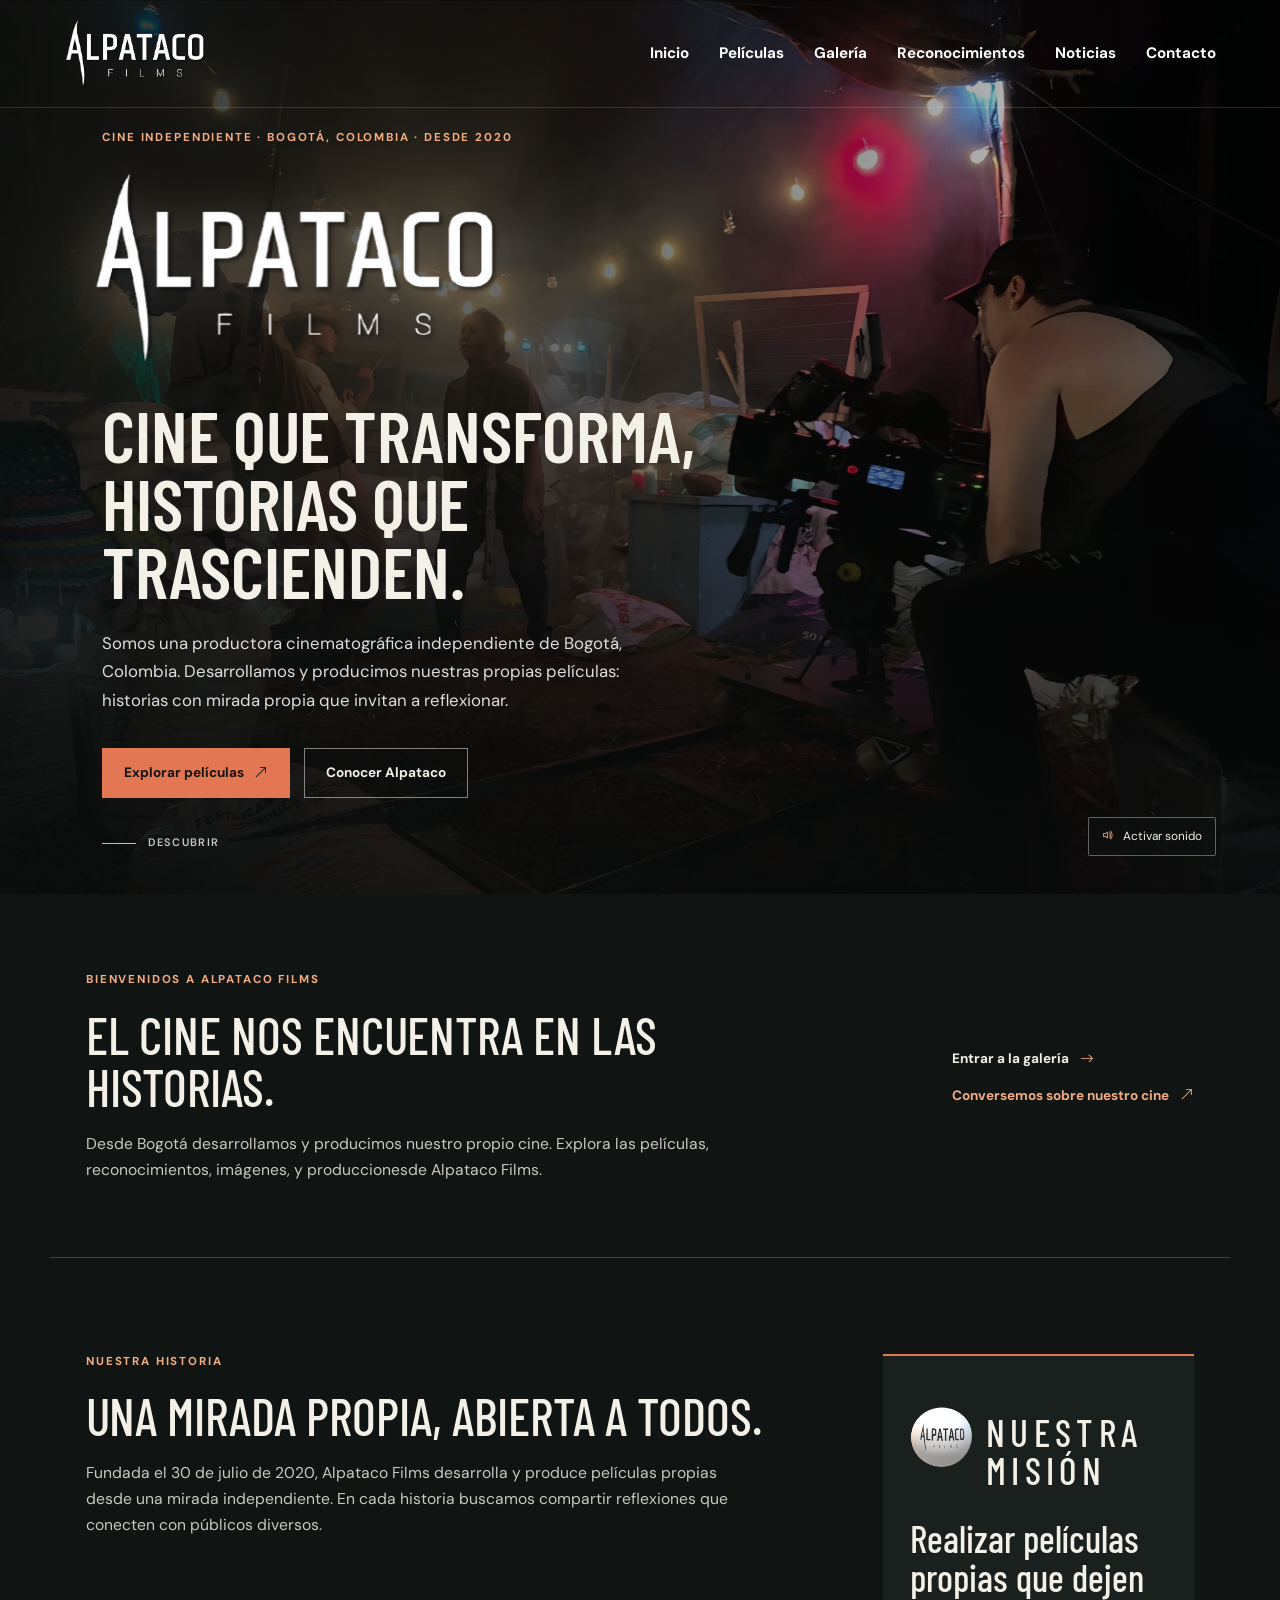
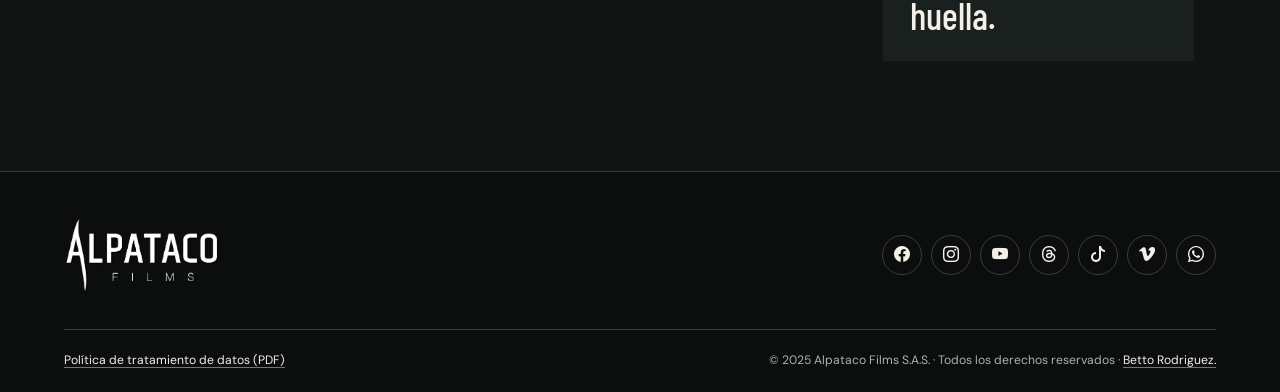
==== index.html @ e086e2aa "Initial website commit" ====
<!DOCTYPE html>
<html lang="es">
<head>
    <!-- Metadatos básicos -->
    <meta charset="UTF-8">
    <meta name="viewport" content="width=device-width, initial-scale=1.0">
    <meta name="apple-mobile-web-app-title" content="Alpataco Films">
    <meta name="description" content="Alpataco Films es una productora cinematográfica independiente de Bogotá que desarrolla y produce sus propias películas desde 2020.">
    <meta name="theme-color" content="#101412">
    <title>Alpataco Films | Cine independiente en Bogotá</title>
    <meta property="og:site_name" content="Alpataco Films">
    <meta property="og:type" content="website">
    <meta property="og:locale" content="es_CO">
    <meta property="og:title" content="Alpataco Films | Cine independiente en Bogotá">
    <meta property="og:description" content="Alpataco Films es una productora cinematográfica independiente de Bogotá que desarrolla y produce sus propias películas desde 2020.">
    <meta property="og:url" content="https://alpatacofilms.com/">
    <meta property="og:image" content="https://alpatacofilms.com/image/nuevo%20contenido/Banner%20Principal%20Inicio%20%281%29.webp">
    <meta property="og:image:alt" content="Escena de una proyección de cine, parte del universo visual de Alpataco Films.">
    <meta name="twitter:card" content="summary_large_image">

    <!-- Favicon -->
    <link rel="icon" type="image/png" href="image/Favicon icon/Alpataco-Favicon-2_png.ico" sizes="96x96">
    <link rel="icon" type="image/svg+xml" href="image/Favicon icon/favicon.svg">
    <link rel="shortcut icon" href="image/Favicon icon/Alpataco-Favicon-2_png.ico">
    <link rel="apple-touch-icon" sizes="180x180" href="image/Favicon icon/apple-touch-icon.png">
    <link rel="manifest" href="image/Favicon icon/site.webmanifest">

    <link rel="stylesheet" href="Normalize/normalize.css">
    <link rel="stylesheet" href="https://cdn.jsdelivr.net/npm/bootstrap-icons@1.11.3/font/bootstrap-icons.min.css">
    <link rel="preconnect" href="https://fonts.googleapis.com">
    <link rel="preconnect" href="https://fonts.gstatic.com" crossorigin>
    <link href="https://fonts.googleapis.com/css2?family=Barlow+Condensed:wght@500;600;700&family=DM+Sans:wght@400;500;600;700&display=swap" rel="stylesheet">
    <link rel="stylesheet" href="styles/portada.css">
</head>
<body>
    <header class="site-header">
        <a class="site-brand" href="index.html" aria-label="Alpataco Films, inicio">
            <img src="image/Nuevo logo alpataco/Logo Alpataco 1.png" alt="Alpataco Films">
        </a>
        <button class="menu-toggle" type="button" aria-label="Abrir menú" aria-expanded="false" aria-controls="primary-navigation" data-menu-toggle>
            <i class="bi bi-list" aria-hidden="true" data-menu-icon></i>
        </button>
        <nav class="site-nav" id="primary-navigation" aria-label="Navegación principal" data-site-nav>
            <a href="index.html" aria-current="page">Inicio</a>
            <a href="index/peliculas.html">Películas</a>
            <a href="index/galeria.html">Galería</a>
            <a href="index/Reconocimiento.html">Reconocimientos</a>
            <a href="index/noticias.html">Noticias</a>
            <a href="index/contacto.html">Contacto</a>
        </nav>
    </header>

    <main>
        <section class="hero" aria-labelledby="hero-title" data-hero>
            <div class="hero__media" aria-hidden="true">
                <img class="hero__poster" src="image/nuevo contenido/Banner Principal Inicio (1).webp" alt="">
                <video class="hero__video" data-hero-video muted playsinline preload="metadata" poster="image/nuevo contenido/Banner Principal Inicio (1).webp">
                    <source src="videos/nuevo video de apertura.mp4" type="video/mp4">
                </video>
            </div>
            <div class="hero__shade" aria-hidden="true"></div>

            <div class="hero__content">
                <p class="hero__eyebrow">Cine independiente · Bogotá, Colombia · Desde 2020</p>
                <img class="hero__logo" src="image/Nuevo logo alpataco/Logo Alpataco 1.png" alt="Alpataco Films">
                <h1 id="hero-title">Cine que transforma, historias que trascienden.</h1>
                <p class="hero__description">Somos una productora cinematográfica independiente de Bogotá, Colombia. Desarrollamos y producimos nuestras propias películas: historias con mirada propia que invitan a reflexionar.</p>
                <div class="hero__actions">
                    <a class="button-link" href="index/peliculas.html">Explorar películas <i class="bi bi-arrow-up-right" aria-hidden="true"></i></a>
                    <a class="button-link button-link--quiet" href="#bienvenida">Conocer Alpataco</a>
                </div>
            </div>

            <a class="hero__scroll" href="#bienvenida">Descubrir</a>
            <button class="audio-toggle" type="button" aria-pressed="false" data-audio-toggle>
                <i class="bi bi-volume-up" aria-hidden="true"></i>
                <span data-audio-label>Activar sonido</span>
            </button>
            <audio data-hero-audio preload="none" src="videos/audioaperturabaner.MP3"></audio>
        </section>

        <section class="visitor-info reveal" id="bienvenida" aria-labelledby="welcome-title" data-reveal>
            <div class="visitor-info__copy">
                <p class="section-kicker">Bienvenidos a Alpataco Films</p>
                <h2 id="welcome-title">El cine nos encuentra en las historias.</h2>
                <p>Desde Bogotá desarrollamos y producimos nuestro propio cine. Explora las películas, reconocimientos, imágenes, y produccionesde Alpataco Films.</p>
            </div>
            <div class="visitor-info__actions">
                <a class="visitor-info__link" href="index/galeria.html">Entrar a la galería <i class="bi bi-arrow-right" aria-hidden="true"></i></a>
                <a class="visitor-info__link visitor-info__link--contact" href="index/contacto.html">Conversemos sobre nuestro cine <i class="bi bi-arrow-up-right" aria-hidden="true"></i></a>
            </div>
        </section>

        <section class="about reveal" id="nosotros" aria-labelledby="about-title" data-reveal>
            <div class="about__copy">
                <p class="section-kicker">Nuestra historia</p>
                <h2 id="about-title">Una mirada propia, abierta a todos.</h2>
                <p>Fundada el 30 de julio de 2020, Alpataco Films desarrolla y produce películas propias desde una mirada independiente. En cada historia buscamos compartir reflexiones que conecten con públicos diversos.</p>
            </div>
            <aside class="about__mission" aria-label="Misión de Alpataco Films">
                <div class="about__mission-heading">
                    <img class="about__emblem" src="image/Nuevo logo alpataco/Esfera Alpataco 1.png" alt="">
                    <p class="about__mission-label">Nuestra misión</p>
                </div>
                <p>Realizar películas propias que dejen huella.</p>
            </aside>
        </section>
    </main>

    <footer class="site-footer">
        <div class="site-footer__main">
            <a class="site-footer__brand" href="index.html" aria-label="Volver al inicio">
                <img src="image/Nuevo logo alpataco/Logo Alpataco 1.png" alt="Alpataco Films">
            </a>
            <nav class="social-links" aria-label="Redes sociales">
                <a href="https://www.facebook.com/profile.php?id=61556811579022" target="_blank" rel="noopener noreferrer" aria-label="Facebook"><i class="bi bi-facebook" aria-hidden="true"></i></a>
                <a href="https://www.instagram.com/alpataco.films/" target="_blank" rel="noopener noreferrer" aria-label="Instagram"><i class="bi bi-instagram" aria-hidden="true"></i></a>
                <a href="https://www.youtube.com/@Alpatacofilms" target="_blank" rel="noopener noreferrer" aria-label="YouTube"><i class="bi bi-youtube" aria-hidden="true"></i></a>
                <a href="https://www.threads.net/@alpataco.films" target="_blank" rel="noopener noreferrer" aria-label="Threads"><i class="bi bi-threads" aria-hidden="true"></i></a>
                <a href="https://www.tiktok.com/@alpataco.films" target="_blank" rel="noopener noreferrer" aria-label="TikTok"><i class="bi bi-tiktok" aria-hidden="true"></i></a>
                <a href="https://vimeo.com/alpatacofilms" target="_blank" rel="noopener noreferrer" aria-label="Vimeo"><i class="bi bi-vimeo" aria-hidden="true"></i></a>
                <a href="https://api.whatsapp.com/send?phone=3012361911&amp;text=Hola%2C%20vengo%20desde%20su%20sitio%20web%20y%20me%20gustar%C3%ADa%20chatear%20con%20ustedes." target="_blank" rel="noopener noreferrer" aria-label="WhatsApp"><i class="bi bi-whatsapp" aria-hidden="true"></i></a>
            </nav>
        </div>
        <div class="site-footer__bottom">
            <a class="privacy-link" href="document/Politica_Proteccion_Datos_Alpataco_Films_SAS.pdf" target="_blank" rel="noopener noreferrer">Política de tratamiento de datos (PDF)</a>
            <p>&copy; 2025 Alpataco Films S.A.S. · Todos los derechos reservados · <a class="credit-link" href="https://3etop.github.io/portafolio-2025/" target="_blank" rel="noopener noreferrer">Betto Rodriguez.</a></p>
        </div>
    </footer>
    <script src="scripts/inicio.js" defer></script>
</body>
</html>
---- styles/portada.css ----
:root {
    color-scheme: dark;
    --ink: #101412;
    --paper: #f3f0e8;
    --muted: #c8c9c1;
    --accent: #e47753;
    --accent-light: #f3ad83;
    --line: rgba(243, 240, 232, 0.2);
    --content-width: 1180px;
    --font-body: "DM Sans", sans-serif;
    --font-display: "Barlow Condensed", sans-serif;
}

*,
*::before,
*::after {
    box-sizing: border-box;
}

html {
    scroll-behavior: smooth;
}

body {
    min-width: 320px;
    min-height: 100vh;
    margin: 0;
    overflow-x: hidden;
    background: var(--ink);
    color: var(--paper);
    font-family: var(--font-body);
    font-size: 16px;
    line-height: 1.65;
}

body,
button,
a {
    -webkit-tap-highlight-color: transparent;
}

a {
    color: inherit;
}

button {
    font: inherit;
}

button:focus-visible,
a:focus-visible {
    outline: 2px solid var(--accent-light);
    outline-offset: 5px;
}

.site-header {
    position: absolute;
    z-index: 10;
    top: 0;
    left: 0;
    display: flex;
    width: 100%;
    min-height: 88px;
    align-items: center;
    justify-content: space-between;
    padding: 18px max(5vw, 24px);
    border-bottom: 1px solid rgba(255, 255, 255, 0.14);
}

.site-brand {
    display: inline-flex;
    width: 142px;
    align-items: center;
}

.site-brand img {
    display: block;
    width: 100%;
    height: auto;
}

.site-nav {
    display: flex;
    align-items: center;
    gap: 30px;
}

.site-nav a {
    position: relative;
    padding: 8px 0;
    color: #fff;
    font-size: 0.95rem;
    font-weight: 700;
    text-decoration: none;
    transition: color 180ms ease;
}

.site-nav a::after {
    position: absolute;
    right: 0;
    bottom: 1px;
    left: 0;
    height: 1px;
    background: var(--accent-light);
    content: "";
    transform: scaleX(0);
    transform-origin: left;
    transition: transform 180ms ease;
}

.site-nav a:hover {
    color: #fff;
}

.site-nav a:hover::after {
    transform: scaleX(1);
}

.menu-toggle {
    display: none;
    width: 46px;
    height: 46px;
    align-items: center;
    justify-content: center;
    border: 1px solid var(--line);
    border-radius: 50%;
    background: rgba(16, 20, 18, 0.48);
    color: var(--paper);
    cursor: pointer;
}

.menu-toggle i {
    font-size: 1.25rem;
}

.hero {
    position: relative;
    display: flex;
    min-height: 88svh;
    align-items: center;
    overflow: hidden;
    padding: 130px max(8vw, 28px) 96px;
    isolation: isolate;
    background: #181a1a;
}

.hero__media,
.hero__shade {
    position: absolute;
    z-index: -2;
    inset: 0;
}

.hero__poster,
.hero__video {
    position: absolute;
    width: 100%;
    height: 100%;
    inset: 0;
    object-fit: cover;
}

.hero__poster {
    object-position: center 45%;
}

.hero__video {
    opacity: 0;
    transition: opacity 900ms ease;
}

.hero.is-playing .hero__video {
    opacity: 1;
}

.hero__shade {
    z-index: -1;
    background: linear-gradient(90deg, rgba(10, 12, 12, 0.88) 0%, rgba(10, 12, 12, 0.58) 48%, rgba(10, 12, 12, 0.15) 100%), linear-gradient(0deg, rgba(10, 12, 12, 0.72), transparent 55%);
}

.hero__content {
    width: min(100%, 750px);
}

.hero__eyebrow,
.section-kicker {
    margin: 0 0 20px;
    color: var(--accent-light);
    font-size: 0.72rem;
    font-weight: 700;
    letter-spacing: 0.16em;
    line-height: 1.4;
    text-transform: uppercase;
}

.hero__logo {
    display: block;
    width: min(100%, 410px);
    height: auto;
    margin: 0 0 28px -12px;
    filter: drop-shadow(0 8px 26px rgba(255, 255, 255, 0.22));
    animation: logo-arrive 1100ms cubic-bezier(0.16, 1, 0.3, 1) both;
}

.hero h1 {
    max-width: 690px;
    margin: 0;
    color: var(--paper);
    font-family: var(--font-display);
    font-size: 4.5rem;
    font-weight: 600;
    letter-spacing: 0;
    line-height: 0.95;
    text-transform: uppercase;
    animation: rise-in 800ms 180ms both;
}

.hero__description {
    max-width: 560px;
    margin: 24px 0 0;
    color: rgba(255, 255, 255, 0.86);
    font-size: 1.05rem;
    line-height: 1.7;
    animation: rise-in 800ms 320ms both;
}

.hero__actions {
    display: flex;
    flex-wrap: wrap;
    align-items: center;
    gap: 14px;
    margin-top: 34px;
    animation: rise-in 800ms 440ms both;
}

.button-link {
    display: inline-flex;
    min-height: 50px;
    align-items: center;
    justify-content: center;
    gap: 10px;
    padding: 0 21px;
    border: 1px solid var(--accent);
    background: var(--accent);
    color: #151311;
    font-size: 0.85rem;
    font-weight: 700;
    text-decoration: none;
    transition: background 180ms ease, border-color 180ms ease, transform 180ms ease;
}

.button-link:hover {
    transform: translateY(-2px);
    border-color: var(--accent-light);
    background: var(--accent-light);
}

.button-link--quiet {
    border-color: rgba(255, 255, 255, 0.48);
    background: rgba(16, 20, 18, 0.24);
    color: var(--paper);
}

.button-link--quiet:hover {
    border-color: var(--paper);
    background: rgba(16, 20, 18, 0.7);
}

.audio-toggle {
    position: absolute;
    right: max(5vw, 24px);
    bottom: 38px;
    display: inline-flex;
    align-items: center;
    gap: 9px;
    padding: 9px 13px;
    border: 1px solid rgba(255, 255, 255, 0.35);
    border-radius: 2px;
    background: rgba(16, 20, 18, 0.48);
    color: var(--paper);
    cursor: pointer;
    font-size: 0.74rem;
}

.audio-toggle i {
    color: var(--accent-light);
}

.hero__scroll {
    position: absolute;
    bottom: 42px;
    left: max(8vw, 28px);
    display: inline-flex;
    align-items: center;
    gap: 12px;
    color: rgba(255, 255, 255, 0.76);
    font-size: 0.68rem;
    font-weight: 600;
    letter-spacing: 0.12em;
    text-decoration: none;
    text-transform: uppercase;
}

.hero__scroll::before {
    width: 34px;
    height: 1px;
    background: var(--accent-light);
    content: "";
}

.visitor-info {
    display: grid;
    max-width: var(--content-width);
    grid-template-columns: 1fr auto;
    align-items: center;
    gap: 36px;
    margin: 0 auto;
    padding: 78px 36px 74px;
    border-bottom: 1px solid var(--line);
}

.visitor-info__copy {
    max-width: 750px;
}

.visitor-info h2,
.about h2 {
    margin: 0;
    color: var(--paper);
    font-family: var(--font-display);
    font-size: 3.2rem;
    font-weight: 500;
    letter-spacing: 0;
    line-height: 1.02;
    text-transform: uppercase;
}

.visitor-info__copy > p:last-child,
.about__copy > p:last-child {
    max-width: 660px;
    margin: 18px 0 0;
    color: var(--muted);
    font-size: 0.98rem;
}

.visitor-info__link {
    display: inline-flex;
    align-items: center;
    gap: 11px;
    color: var(--paper);
    font-size: 0.85rem;
    font-weight: 700;
    text-decoration: none;
    white-space: nowrap;
}

.visitor-info__actions {
    display: flex;
    flex-direction: column;
    align-items: flex-start;
    gap: 14px;
}

.visitor-info__link--contact {
    color: var(--accent-light);
}

.visitor-info__link i {
    color: var(--accent-light);
    transition: transform 180ms ease;
}

.visitor-info__link:hover i {
    transform: translateX(5px);
}

.about {
    display: grid;
    max-width: var(--content-width);
    grid-template-columns: minmax(0, 1.4fr) minmax(260px, 0.6fr);
    align-items: stretch;
    gap: 72px;
    margin: 0 auto;
    padding: 96px 36px 110px;
}

.about__copy {
    max-width: 740px;
}

.about__mission {
    display: flex;
    min-height: 240px;
    flex-direction: column;
    justify-content: space-between;
    padding: 27px;
    border-top: 2px solid var(--accent);
    background: #1a201d;
}

.about__mission-heading {
    display: flex;
    align-items: center;
    gap: 14px;
}

.about__emblem {
    display: block;
    width: 62px;
    height: 62px;
    border-radius: 50%;
    object-fit: cover;
}

.about__mission-label {
    margin: 0;
    color: var(--accent-light);
    font-size: 0.7rem;
    font-weight: 700;
    letter-spacing: 0.14em;
    text-transform: uppercase;
}

.about__mission p:last-child {
    margin: 30px 0 0;
    color: var(--paper);
    font-family: var(--font-display);
    font-size: 2.35rem;
    font-weight: 500;
    line-height: 1.02;
}

.site-footer {
    padding: 44px max(5vw, 24px) 22px;
    border-top: 1px solid var(--line);
    background: #0b0e0c;
}

.site-footer__main,
.site-footer__bottom {
    display: flex;
    max-width: var(--content-width);
    align-items: center;
    justify-content: space-between;
    gap: 28px;
    margin: 0 auto;
}

.site-footer__main {
    padding-bottom: 34px;
}

.site-footer__brand {
    width: 156px;
    flex: 0 0 auto;
}

.site-footer__brand img {
    display: block;
    width: 100%;
    height: auto;
}

.social-links {
    display: flex;
    flex-wrap: wrap;
    align-items: center;
    justify-content: flex-end;
    gap: 9px;
}

.social-links a {
    display: inline-flex;
    width: 40px;
    height: 40px;
    align-items: center;
    justify-content: center;
    border: 1px solid var(--line);
    border-radius: 50%;
    color: var(--paper);
    font-size: 1rem;
    text-decoration: none;
    transition: color 180ms ease, border-color 180ms ease, background 180ms ease;
}

.social-links a:hover {
    border-color: var(--accent);
    background: var(--accent);
    color: #151311;
}

.site-footer__bottom {
    align-items: flex-start;
    padding-top: 20px;
    border-top: 1px solid var(--line);
    color: #aeb2ac;
    font-size: 0.76rem;
}

.site-footer__bottom p {
    margin: 0;
}

.privacy-link,
.credit-link {
    color: var(--paper);
    text-decoration-color: rgba(243, 240, 232, 0.45);
    text-underline-offset: 3px;
}

.privacy-link:hover,
.credit-link:hover {
    color: var(--accent-light);
}

.has-reveal .reveal:not(.is-visible) {
    opacity: 0;
    transform: translateY(20px);
}

.reveal {
    transition: opacity 700ms ease, transform 700ms ease;
}

.reveal.is-visible {
    opacity: 1;
    transform: translateY(0);
}

@keyframes logo-arrive {
    0% {
        opacity: 0;
        transform: translateY(24px) scale(0.9);
        filter: blur(8px) drop-shadow(0 0 0 rgba(255, 255, 255, 0));
    }
    65% {
        opacity: 1;
        transform: translateY(-4px) scale(1.015);
    }
    100% {
        opacity: 1;
        transform: translateY(0) scale(1);
        filter: drop-shadow(0 8px 26px rgba(255, 255, 255, 0.22));
    }
}

@keyframes rise-in {
    from {
        opacity: 0;
        transform: translateY(18px);
    }
    to {
        opacity: 1;
        transform: translateY(0);
    }
}

@media (max-width: 900px) {
    .site-header {
        min-height: 76px;
    }

    .site-brand {
        width: 128px;
    }

    .menu-toggle {
        display: inline-flex;
        order: 2;
    }

    .site-nav {
        position: absolute;
        top: calc(100% - 1px);
        right: 0;
        left: 0;
        display: none;
        align-items: stretch;
        gap: 0;
        padding: 10px 24px 18px;
        border-bottom: 1px solid var(--line);
        background: rgba(12, 15, 14, 0.97);
    }

    .site-nav.is-open {
        display: flex;
        flex-direction: column;
    }

    .site-nav a {
        padding: 12px 4px;
        border-bottom: 1px solid rgba(243, 240, 232, 0.1);
        font-size: 1rem;
    }

    .site-nav a::after {
        display: none;
    }

    .hero {
        min-height: 86svh;
        padding-right: 7vw;
        padding-left: 7vw;
    }

    .hero__scroll {
        left: 7vw;
    }

    .about {
        grid-template-columns: minmax(0, 1fr) minmax(230px, 0.7fr);
        gap: 38px;
    }
}

@media (max-width: 640px) {
    .site-header {
        min-height: 70px;
        padding: 12px 20px;
    }

    .site-brand {
        width: 112px;
    }

    .hero {
        min-height: 760px;
        min-height: 92svh;
        align-items: center;
        padding: 118px 24px 110px;
    }

    .hero__poster {
        object-position: 58% center;
    }

    .hero__shade {
        background: linear-gradient(90deg, rgba(10, 12, 12, 0.82), rgba(10, 12, 12, 0.45)), linear-gradient(0deg, rgba(10, 12, 12, 0.75), transparent 68%);
    }

    .hero__eyebrow,
    .section-kicker {
        margin-bottom: 15px;
        font-size: 0.66rem;
    }

    .hero__logo {
        width: min(100%, 320px);
        margin: 0 0 25px -8px;
    }

    .hero h1 {
        max-width: 480px;
        font-size: 3.15rem;
    }

    .hero__description {
        max-width: 460px;
        margin-top: 18px;
        font-size: 0.96rem;
    }

    .hero__actions {
        gap: 10px;
        margin-top: 26px;
    }

    .button-link {
        min-height: 47px;
        padding: 0 15px;
        font-size: 0.78rem;
    }

    .hero__scroll {
        bottom: 30px;
        left: 24px;
        font-size: 0.62rem;
    }

    .audio-toggle {
        right: 20px;
        bottom: 20px;
        padding: 8px 10px;
        font-size: 0.68rem;
    }

    .visitor-info {
        grid-template-columns: 1fr;
        gap: 24px;
        padding: 58px 24px;
    }

    .visitor-info h2,
    .about h2 {
        font-size: 2.55rem;
    }

    .visitor-info__copy > p:last-child,
    .about__copy > p:last-child {
        margin-top: 14px;
        font-size: 0.92rem;
    }

    .visitor-info__link {
        justify-self: start;
    }

    .visitor-info__actions {
        gap: 12px;
    }

    .about {
        grid-template-columns: 1fr;
        gap: 34px;
        padding: 66px 24px 76px;
    }

    .about__mission {
        min-height: 190px;
    }

    .about__mission p:last-child {
        max-width: 360px;
        font-size: 2rem;
    }

    .about__emblem {
        width: 54px;
        height: 54px;
    }

    .site-footer {
        padding: 34px 24px 20px;
    }

    .site-footer__main,
    .site-footer__bottom {
        align-items: flex-start;
        flex-direction: column;
    }

    .site-footer__main {
        gap: 24px;
        padding-bottom: 26px;
    }

    .social-links {
        justify-content: flex-start;
    }

    .site-footer__bottom {
        gap: 12px;
        font-size: 0.72rem;
    }
}

@media (max-width: 360px) {
    .hero {
        padding-right: 18px;
        padding-left: 18px;
    }

    .hero h1 {
        font-size: 2.8rem;
    }

    .hero__actions {
        align-items: stretch;
        flex-direction: column;
    }

    .hero__actions .button-link {
        width: 100%;
    }

    .visitor-info,
    .about {
        padding-right: 18px;
        padding-left: 18px;
    }

    .about {
        grid-template-columns: minmax(0, 1fr);
    }

    .about__copy,
    .about__mission {
        width: 100%;
        min-width: 0;
    }
}

@media (max-height: 800px) {
    .hero {
        min-height: 100svh;
        padding: 88px max(6vw, 22px) 80px;
    }

    .hero__eyebrow {
        margin-bottom: 10px;
        line-height: 1.3;
    }

    .hero__logo {
        width: min(100%, 280px);
        margin-bottom: 12px;
    }

    .hero h1 {
        font-size: 3.25rem;
        line-height: 0.98;
    }

    .hero__description {
        margin-top: 12px;
        font-size: 0.94rem;
        line-height: 1.45;
    }

    .hero__actions {
        gap: 10px;
        margin-top: 18px;
    }

    .button-link {
        min-height: 44px;
    }

    .hero__scroll {
        bottom: 14px;
    }

    .audio-toggle {
        bottom: 10px;
    }
}

@media (max-height: 620px) {
    .hero {
        padding: 72px max(5vw, 20px) 64px;
    }

    .hero__eyebrow {
        margin-bottom: 8px;
        font-size: 0.64rem;
    }

    .hero__logo {
        width: min(100%, 220px);
        margin-bottom: 8px;
    }

    .hero h1 {
        font-size: 2.4rem;
    }

    .hero__description {
        margin-top: 8px;
        font-size: 0.84rem;
        line-height: 1.35;
    }

    .hero__actions {
        gap: 8px;
        margin-top: 12px;
    }

    .button-link {
        min-height: 40px;
        padding-right: 16px;
        padding-left: 16px;
    }

    .hero__scroll {
        bottom: 12px;
    }

    .audio-toggle {
        bottom: 8px;
        padding: 7px 10px;
        font-size: 0.7rem;
    }
}

@media (max-width: 900px) and (max-height: 700px) {
    .hero {
        padding: 80px 22px 62px;
    }

    .hero__logo {
        width: min(100%, 200px);
        margin-bottom: 10px;
    }

    .hero h1 {
        font-size: 2.2rem;
    }

    .hero__description {
        font-size: 0.85rem;
    }

    .hero__actions {
        margin-top: 12px;
    }
}

@media (max-height: 430px) {
    .hero {
        padding-top: 64px;
        padding-bottom: 58px;
    }

    .hero__eyebrow {
        margin-bottom: 6px;
    }

    .hero__logo {
        width: min(100%, 170px);
        margin-bottom: 6px;
    }

    .hero h1 {
        font-size: 1.9rem;
    }

    .hero__description {
        display: none;
    }

    .hero__actions {
        gap: 8px;
        margin-top: 8px;
    }

    .button-link {
        min-height: 36px;
    }

    .hero__scroll {
        bottom: 12px;
    }

    .audio-toggle {
        bottom: 8px;
    }
}

@media (prefers-reduced-motion: reduce) {
    *,
    *::before,
    *::after {
        scroll-behavior: auto !important;
        animation-duration: 0.01ms !important;
        animation-iteration-count: 1 !important;
        transition-duration: 0.01ms !important;
    }
}
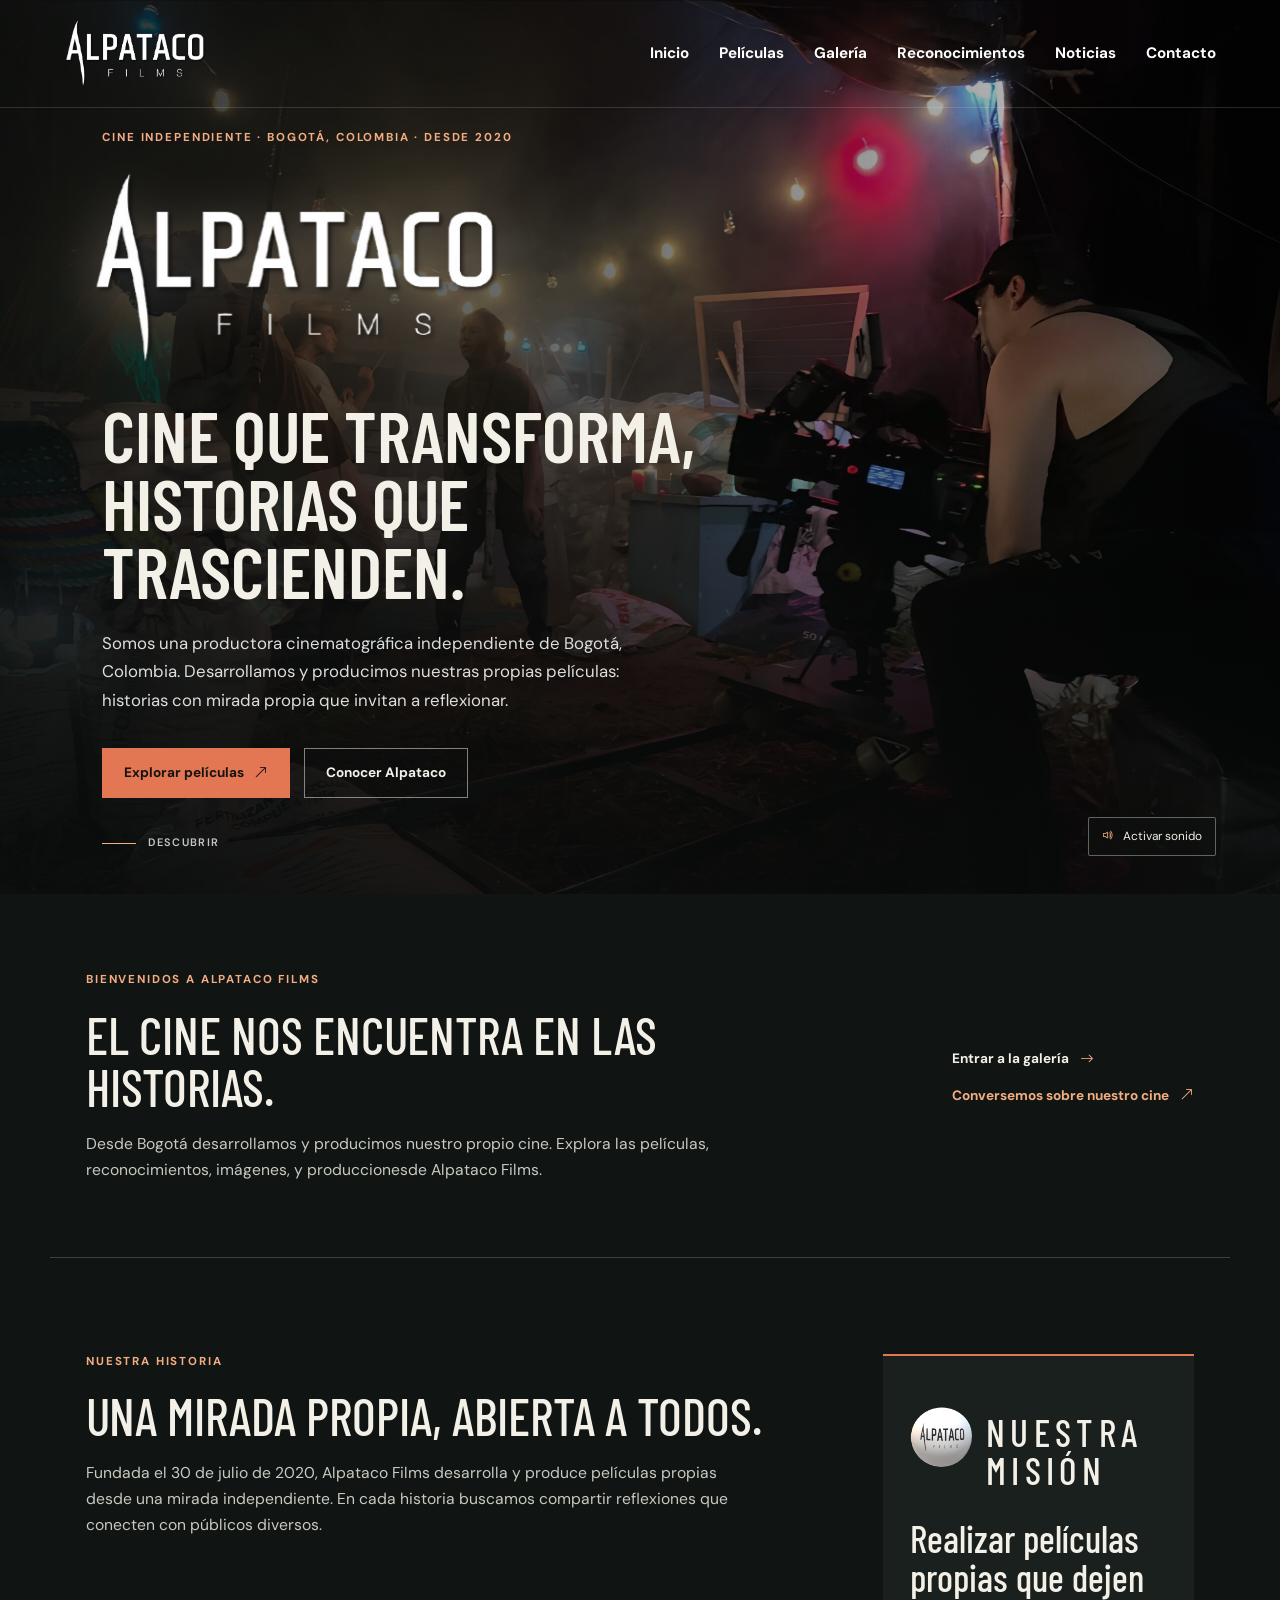
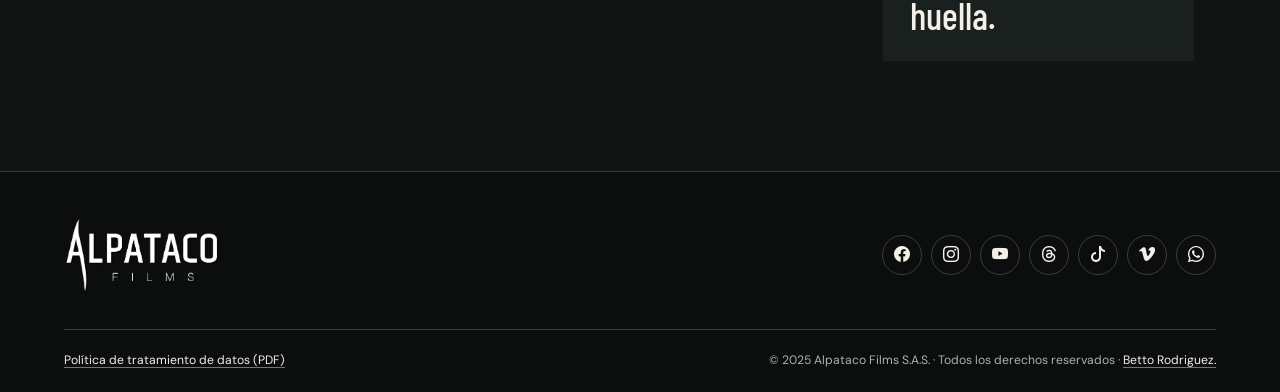
==== commit 1eb2ebbc: "Comentarios con Supabase, Google Analytics, mejoras en noticias e inicio Co-authored-by: Copilot <22" ====
--- a/index.html
+++ b/index.html
@@ -1,6 +1,14 @@
 <!DOCTYPE html>
 <html lang="es">
 <head>
+    <!-- Google tag (gtag.js) -->
+    <script async src="https://www.googletagmanager.com/gtag/js?id=G-6VBEFQL7RH"></script>
+    <script>
+        window.dataLayer = window.dataLayer || [];
+        function gtag(){dataLayer.push(arguments);}
+        gtag('js', new Date());
+        gtag('config', 'G-6VBEFQL7RH');
+    </script>
     <!-- Metadatos básicos -->
     <meta charset="UTF-8">
     <meta name="viewport" content="width=device-width, initial-scale=1.0">
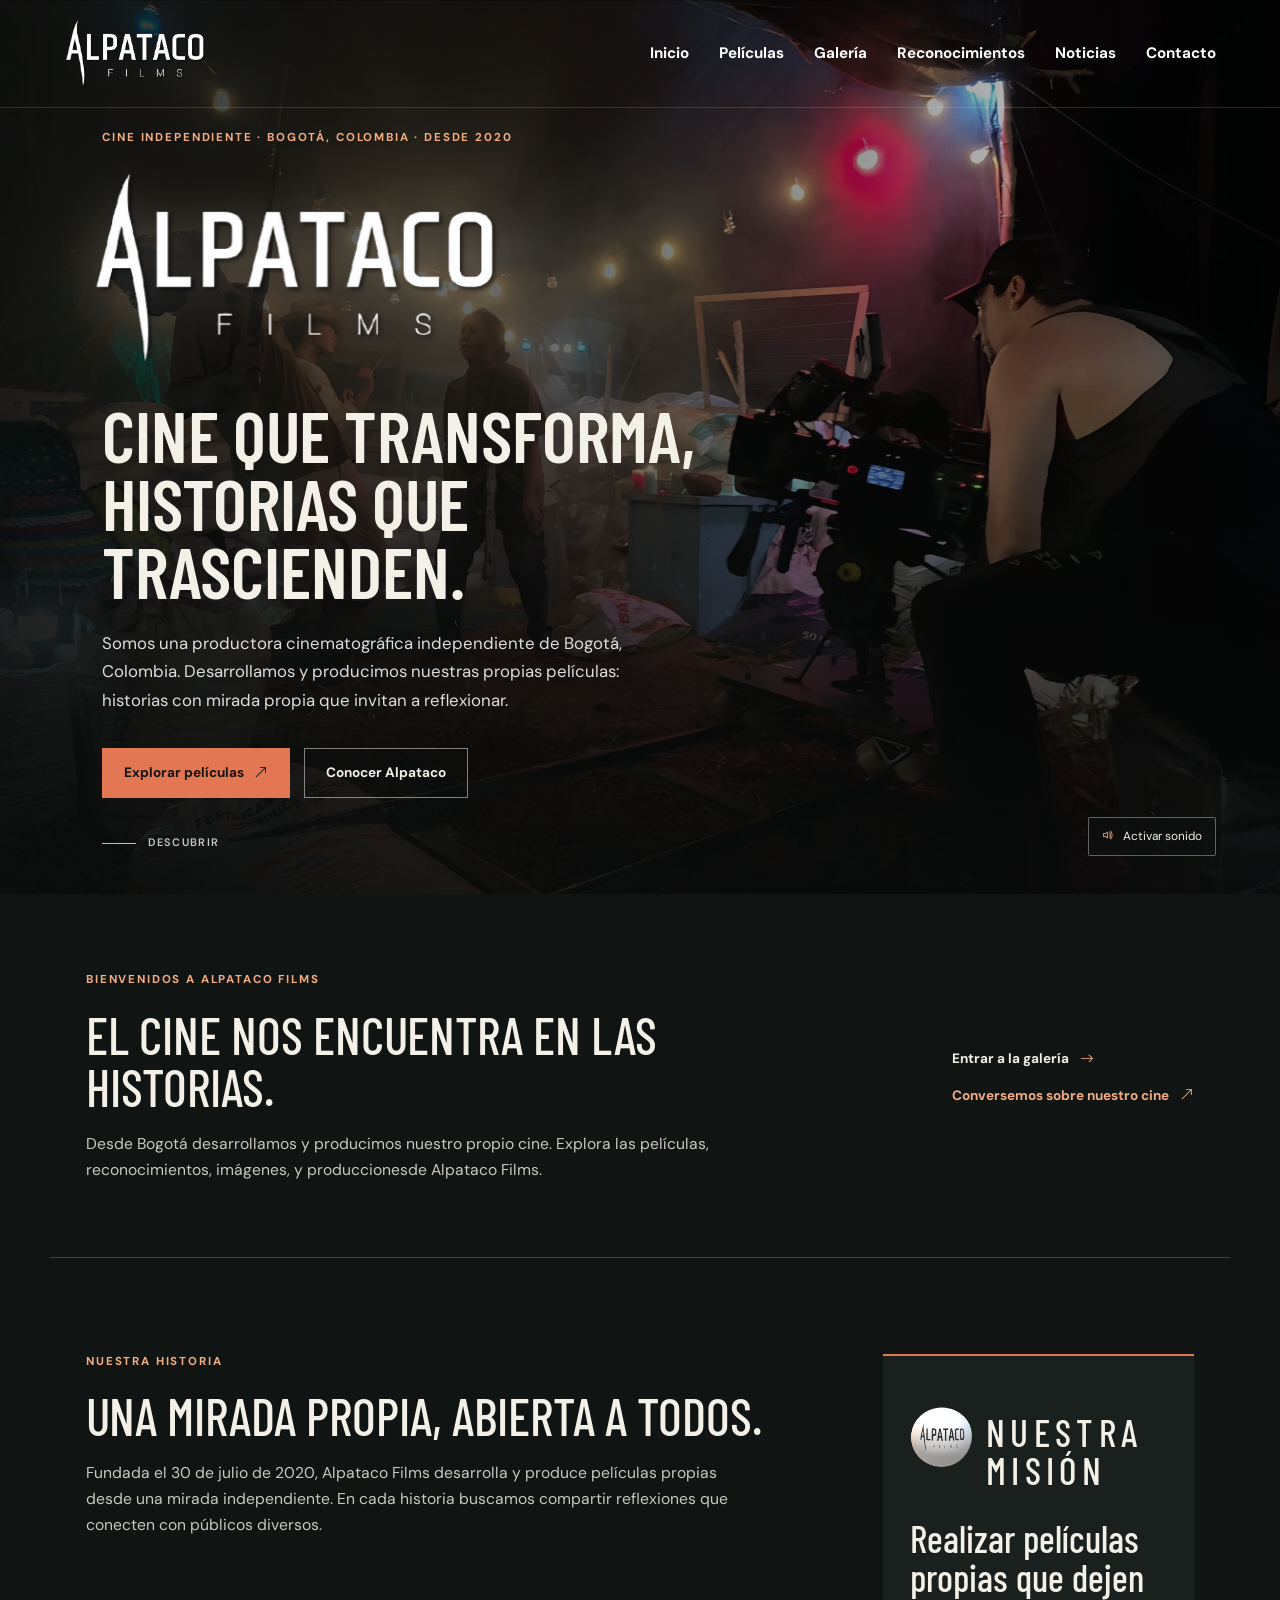
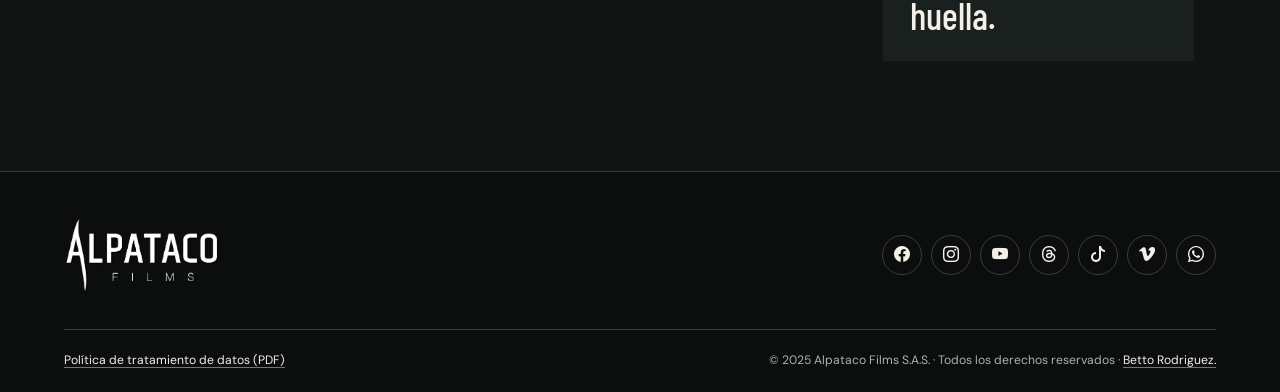
==== commit 173e3532: "Inicio sin index.html en la URL y miniaturas completas en peliculas Co-authored-by: Copilot <2235562" ====
--- a/index.html
+++ b/index.html
@@ -21,6 +21,7 @@
     <meta property="og:locale" content="es_CO">
     <meta property="og:title" content="Alpataco Films | Cine independiente en Bogotá">
     <meta property="og:description" content="Alpataco Films es una productora cinematográfica independiente de Bogotá que desarrolla y produce sus propias películas desde 2020.">
+    <link rel="canonical" href="https://alpatacofilms.com/">
     <meta property="og:url" content="https://alpatacofilms.com/">
     <meta property="og:image" content="https://alpatacofilms.com/image/nuevo%20contenido/Banner%20Principal%20Inicio%20%281%29.webp">
     <meta property="og:image:alt" content="Escena de una proyección de cine, parte del universo visual de Alpataco Films.">
@@ -42,14 +43,14 @@
 </head>
 <body>
     <header class="site-header">
-        <a class="site-brand" href="index.html" aria-label="Alpataco Films, inicio">
+        <a class="site-brand" href="/" aria-label="Alpataco Films, inicio">
             <img src="image/Nuevo logo alpataco/Logo Alpataco 1.png" alt="Alpataco Films">
         </a>
         <button class="menu-toggle" type="button" aria-label="Abrir menú" aria-expanded="false" aria-controls="primary-navigation" data-menu-toggle>
             <i class="bi bi-list" aria-hidden="true" data-menu-icon></i>
         </button>
         <nav class="site-nav" id="primary-navigation" aria-label="Navegación principal" data-site-nav>
-            <a href="index.html" aria-current="page">Inicio</a>
+            <a href="/" aria-current="page">Inicio</a>
             <a href="index/peliculas.html">Películas</a>
             <a href="index/galeria.html">Galería</a>
             <a href="index/Reconocimiento.html">Reconocimientos</a>
@@ -117,7 +118,7 @@
 
     <footer class="site-footer">
         <div class="site-footer__main">
-            <a class="site-footer__brand" href="index.html" aria-label="Volver al inicio">
+            <a class="site-footer__brand" href="/" aria-label="Volver al inicio">
                 <img src="image/Nuevo logo alpataco/Logo Alpataco 1.png" alt="Alpataco Films">
             </a>
             <nav class="social-links" aria-label="Redes sociales">
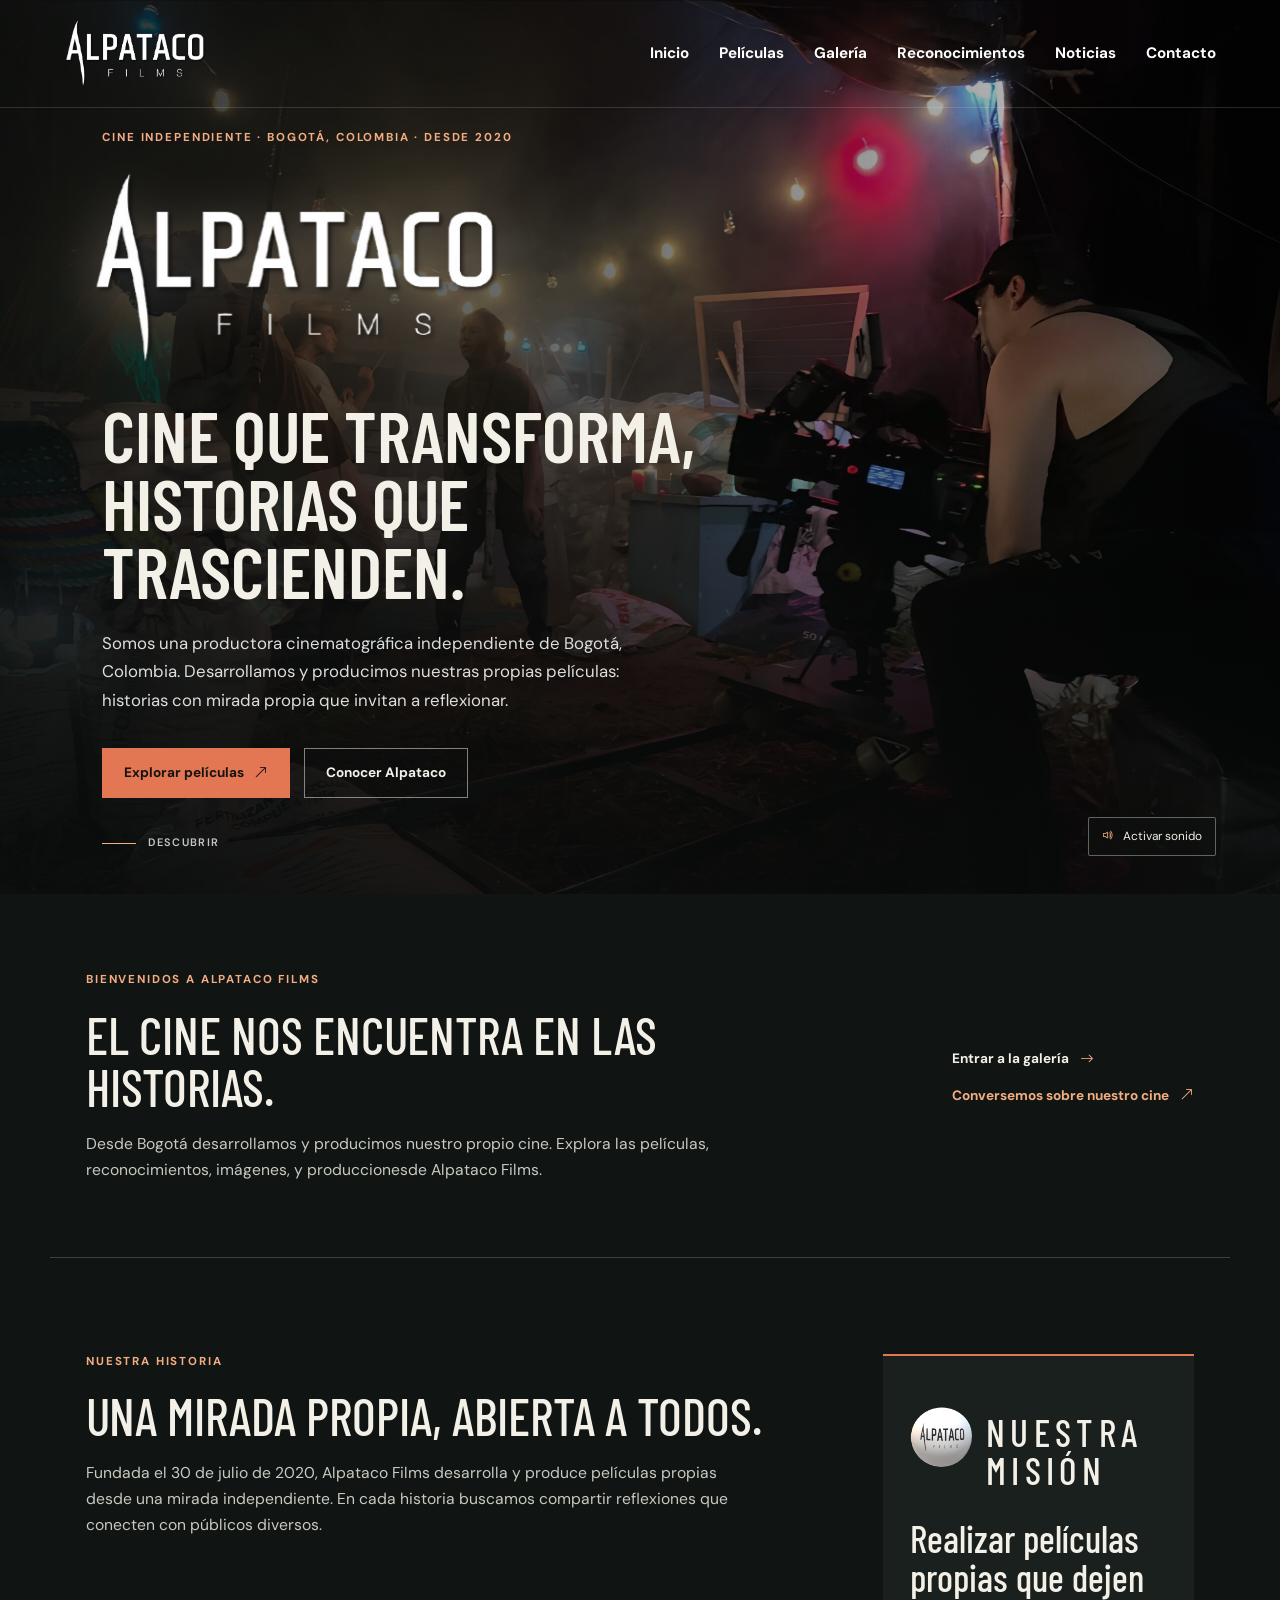
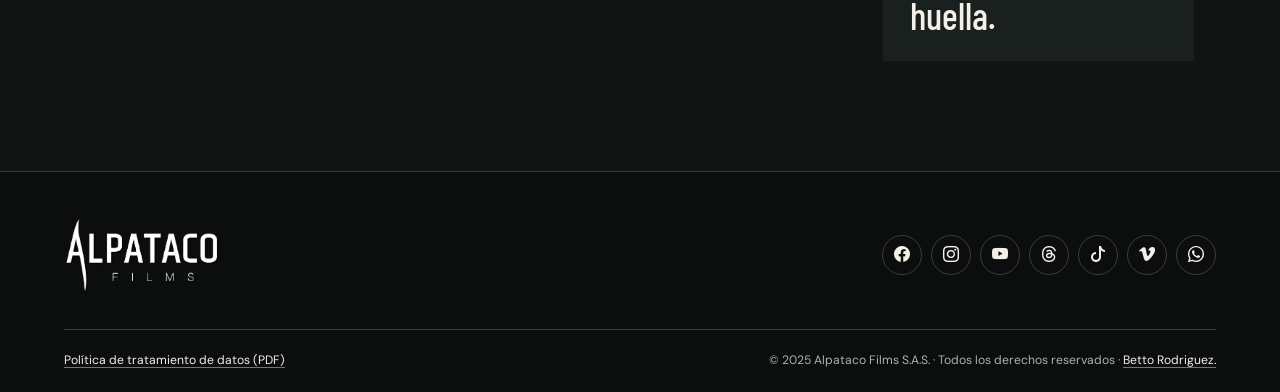
==== commit b2ce030e: "Quitar /index/ de las URLs de las paginas Co-authored-by: Copilot <223556219+Copilot@users.noreply.g" ====
--- a/index.html
+++ b/index.html
@@ -51,11 +51,11 @@
         </button>
         <nav class="site-nav" id="primary-navigation" aria-label="Navegación principal" data-site-nav>
             <a href="/" aria-current="page">Inicio</a>
-            <a href="index/peliculas.html">Películas</a>
-            <a href="index/galeria.html">Galería</a>
-            <a href="index/Reconocimiento.html">Reconocimientos</a>
-            <a href="index/noticias.html">Noticias</a>
-            <a href="index/contacto.html">Contacto</a>
+            <a href="peliculas">Películas</a>
+            <a href="galeria">Galería</a>
+            <a href="Reconocimiento">Reconocimientos</a>
+            <a href="noticias">Noticias</a>
+            <a href="contacto">Contacto</a>
         </nav>
     </header>
 
@@ -75,7 +75,7 @@
                 <h1 id="hero-title">Cine que transforma, historias que trascienden.</h1>
                 <p class="hero__description">Somos una productora cinematográfica independiente de Bogotá, Colombia. Desarrollamos y producimos nuestras propias películas: historias con mirada propia que invitan a reflexionar.</p>
                 <div class="hero__actions">
-                    <a class="button-link" href="index/peliculas.html">Explorar películas <i class="bi bi-arrow-up-right" aria-hidden="true"></i></a>
+                    <a class="button-link" href="peliculas">Explorar películas <i class="bi bi-arrow-up-right" aria-hidden="true"></i></a>
                     <a class="button-link button-link--quiet" href="#bienvenida">Conocer Alpataco</a>
                 </div>
             </div>
@@ -95,8 +95,8 @@
                 <p>Desde Bogotá desarrollamos y producimos nuestro propio cine. Explora las películas, reconocimientos, imágenes, y produccionesde Alpataco Films.</p>
             </div>
             <div class="visitor-info__actions">
-                <a class="visitor-info__link" href="index/galeria.html">Entrar a la galería <i class="bi bi-arrow-right" aria-hidden="true"></i></a>
-                <a class="visitor-info__link visitor-info__link--contact" href="index/contacto.html">Conversemos sobre nuestro cine <i class="bi bi-arrow-up-right" aria-hidden="true"></i></a>
+                <a class="visitor-info__link" href="galeria">Entrar a la galería <i class="bi bi-arrow-right" aria-hidden="true"></i></a>
+                <a class="visitor-info__link visitor-info__link--contact" href="contacto">Conversemos sobre nuestro cine <i class="bi bi-arrow-up-right" aria-hidden="true"></i></a>
             </div>
         </section>
 
